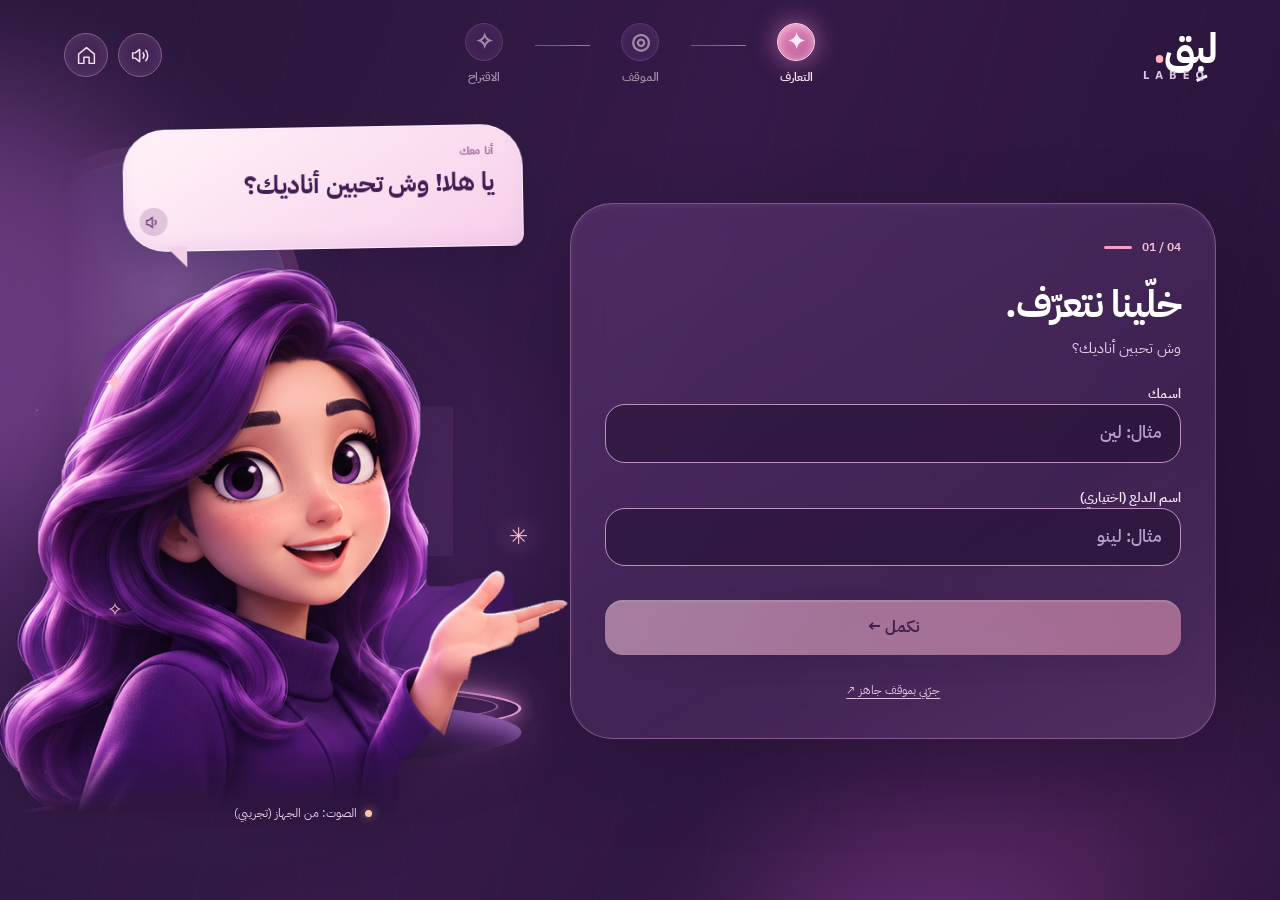
==== index.html @ 3c25720e "Initial public LABEQ portfolio release" ====
<!doctype html>
<html lang="ar" dir="rtl">
<head>
  <meta charset="utf-8" />
  <meta name="viewport" content="width=device-width, initial-scale=1" />
  <meta name="theme-color" content="#251334" />
  <meta name="description" content="لَبِق — مساعدة تفاعلية لاختيار أسلوب التواصل المناسب. اكتبي أو احكي موقفك." />
  <title>لَبِق | وش ودّك تقول؟</title>
  <link rel="preconnect" href="https://fonts.googleapis.com" />
  <link rel="preconnect" href="https://fonts.gstatic.com" crossorigin />
  <link href="https://fonts.googleapis.com/css2?family=IBM+Plex+Sans+Arabic:wght@400;500;600;700&display=swap" rel="stylesheet" />
  <link rel="stylesheet" href="styles.css?v=10" />
</head>
<body>
<div class="app-shell">
  <div class="light-orb orb-one"></div><div class="light-orb orb-two"></div>
  <header class="topbar" aria-label="ترويسة لبق">
    <a class="brand" href="#" aria-label="لبق - الرئيسية" id="brandBtn"><span class="brand-word">لبِق<span class="brand-dot">.</span></span><span class="brand-en">LABEQ</span></a>
    <nav class="topnav" aria-label="مراحل التجربة">
      <span class="nav-stage active" id="nav1"><span class="stage-icon">✦</span><span>التعارف</span></span>
      <span class="nav-wire"></span>
      <span class="nav-stage" id="nav2"><span class="stage-icon">◎</span><span>الموقف</span></span>
      <span class="nav-wire"></span>
      <span class="nav-stage" id="nav3"><span class="stage-icon">✧</span><span>الاقتراح</span></span>
    </nav>
    <div class="header-controls">
      <button class="icon-button sound-control" id="muteBtn" type="button" title="تشغيل أو إيقاف صوت الشخصية" aria-label="تشغيل أو إيقاف الصوت" aria-pressed="true">
        <svg viewBox="0 0 24 24" fill="none" stroke="currentColor" stroke-width="1.7" stroke-linecap="round" stroke-linejoin="round"><path d="M11 5 6 9H3v6h3l5 4V5Z"/><path class="soundwaves" d="M15 9a5 5 0 0 1 0 6m3-9a9 9 0 0 1 0 12"/></svg>
      </button>
      <button class="icon-button" id="restartBtn" type="button" title="بدء جديد" aria-label="ابدئي من جديد">
        <svg viewBox="0 0 24 24" fill="none" stroke="currentColor" stroke-width="1.7" stroke-linecap="round" stroke-linejoin="round"><path d="M3 10.5 12 3l9 7.5V21h-6v-7H9v7H3z"/></svg>
      </button>
    </div>
  </header>

  <main class="layout">
    <section class="stage-panel" aria-label="شخصية لبق التفاعلية" id="stagePanel">
      <canvas class="stage-webgl" id="stageWebgl" aria-hidden="true"></canvas><div class="stage-backdrop" aria-hidden="true"><div class="arched-window"><div class="sun"></div><div class="cityline"></div></div></div>
      <div class="char-dialog reveal" id="charDialog" aria-live="polite" aria-atomic="true">
        <span class="dialog-tag" id="dialogTag">أنا معك</span>
        <p id="dialogText">يا هلا! أنا لبِق، وش تحبين أناديك؟</p>
        <button id="repeatBtn" type="button" aria-label="اسمعي كلام الشخصية مرة أخرى" title="إعادة الصوت">
          <svg viewBox="0 0 24 24" fill="none" stroke="currentColor" stroke-width="1.9" stroke-linecap="round"><path d="M11 5 6 9H3v6h3l5 4V5z"/><path d="M15 9a5 5 0 0 1 0 6"/></svg>
        </button>
      </div>
      <div class="twinkle tw-a" aria-hidden="true">✦</div><div class="twinkle tw-b" aria-hidden="true">✳</div><div class="twinkle tw-c" aria-hidden="true">✧</div>
      <div class="avatar-wrap exact-character" id="avatarWrap" data-mood="greet" data-speaking="false" role="img" aria-label="شخصية لبِق بالشعر الموف، مطابقة للرسم المختار مع حركة الفم واليد والتعابير">
        <canvas id="character2d" width="704" height="650" aria-hidden="true"></canvas>
      </div>
      <div class="character-platform" aria-hidden="true"><div class="platform-glow"></div><div class="ring ring-a"></div><div class="ring ring-b"></div><div class="platform-core"></div></div>
      <div class="voice-meta" id="voiceMeta"><span class="status-dot"></span><span id="voiceMetaText">الصوت: من الجهاز (تجريبي)</span></div>
    </section>

    <section class="work-panel" aria-label="تجربة لبق">
      <div class="work-surface">
        <div class="intro-panel" id="introPanel">
          <div class="section-eyebrow"><span class="eyebrow-line"></span><span id="introIndex">01 / 04</span></div>
          <h1 id="introHeading">خلّينا نتعرّف.</h1>
          <p class="intro-subline" id="introSubline">وش تحبين أناديك؟</p>
          <div class="step-content" id="stepContent"></div>
          <div class="intro-foot">
            <button type="button" id="prevBtn" class="text-button" hidden>رجوع</button>
            <button type="button" id="nextBtn" class="primary-button">نكمل <span aria-hidden="true">←</span></button>
          </div>
          <button class="try-demo" id="quickDemoBtn" type="button">جرّبي بموقف جاهز <span aria-hidden="true">↗</span></button>
        </div>

        <div class="workspace" id="workspace" hidden>
          <div class="profile-strip" id="profileStrip"><span class="profile-text" id="profileText"></span><button type="button" id="editProfileBtn" class="edit-text">تعديل</button></div>
          <div class="scenario-box">
            <div class="box-title"><h1>وش صار معك؟</h1><span class="box-mark">01</span></div>
            <textarea id="scenarioInput" maxlength="1500" placeholder="اكتبي الموقف هنا..." rows="3" aria-label="الموقف"></textarea>
            <div class="field-footer">
              <div class="mic-controls">
                <button type="button" id="micBtn" class="mic-button" aria-label="احكي الموقف بصوتك"><svg viewBox="0 0 24 24" fill="none" stroke="currentColor" stroke-width="1.8" stroke-linecap="round"><rect x="9" y="3" width="6" height="12" rx="3"/><path d="M5.5 11a6.5 6.5 0 0 0 13 0M12 17.5V21m-4 0h8"/></svg><span id="micLabel">احكيه بصوتك</span></button>
                <span class="recording-indicator" id="recIndicator" hidden>● أسمعك...</span>
              </div>
              <span class="input-hint" id="inputHint">أو اكتبي الموقف بطريقتك</span>
            </div>
          </div>
          <div class="analysis-bar"><button type="button" id="analyzeBtn" class="primary-button primary-wide">طلّعي لي الرد <span aria-hidden="true">✦</span></button><span id="dataBadge" class="data-badge">تجربة افتراضية</span></div>
          <div class="result-box" id="resultBox" aria-live="polite">
            <div class="box-title"><h2>الاقتراح</h2><span class="box-mark">02</span></div>
            <div class="empty-result" id="emptyResult"><span class="empty-glyph">✧</span><span>اقتراحك بيظهر هنا</span></div>
            <div id="filledResult" hidden>
              <div class="result-head"><span class="style-pill" id="stylePill">حازم</span><button id="changeStyleBtn" type="button" class="mini-link">غيّري الأسلوب <span aria-hidden="true">⌄</span></button></div>
              <div class="style-choices" id="styleChoices" hidden role="group" aria-label="اختيار أسلوب آخر"></div>
              <p class="reply" id="replyText" dir="rtl"></p>
              <div class="reply-actions">
                <button type="button" id="listenReplyBtn" class="action-button accent-action"><svg viewBox="0 0 24 24" fill="none" stroke="currentColor" stroke-width="1.9" stroke-linecap="round"><path d="M8 5 19 12 8 19z" fill="currentColor"/></svg> اسمعي الرد</button>
                <button type="button" id="alternateBtn" class="action-button">صياغة ثانية <span aria-hidden="true">✧</span></button>
                <button type="button" id="formalityBtn" class="action-button">رسمي</button>
                <button type="button" id="copyBtn" class="action-button">نسخ <span aria-hidden="true">⧉</span></button>
              </div>
            </div>
          </div>
          <div class="bottom-foot"><span id="confidenceNote">فيصل غير متصل بعد — النتائج تجريبية وليست قياسات للمودل</span><button type="button" id="anotherBtn" class="mini-link">موقف جديد ↗</button></div>
        </div>
      </div>
    </section>
  </main>
  <div id="toast" role="status" aria-live="polite"></div>
</div>
<script src="character2d.js?v=10"></script>
<script src="app.js?v=10"></script>
</body>
</html>
---- styles.css ----
:root{--bg:#241232;--deep:#1D102B;--purple:#3C2050;--card:#432656;--white:#FFF5FE;--lavender:#F7DCEF;--pink:#F2B2D5;--rose:#F3A2B8;--rose2:#F8C0DB;--outline:rgba(255,227,255,.18);--muted:#CBB5D5;--cream:#FFEBF7;--dark-text:#3C2052}
*{box-sizing:border-box}
html{min-width:320px;min-height:100%;scroll-behavior:smooth}
body{margin:0;background:var(--bg);color:#fff;font-family:"IBM Plex Sans Arabic",Tahoma,Arial,sans-serif;line-height:1.55;overflow-x:hidden;-webkit-font-smoothing:antialiased}
button,input,textarea{font:inherit}
button{cursor:pointer}
button:disabled{cursor:not-allowed;opacity:.54}
button:focus-visible,input:focus-visible,textarea:focus-visible{outline:2px solid #FFCFEB;outline-offset:4px}
[hidden]{display:none!important}
.app-shell{min-height:100vh;overflow:hidden;position:relative;isolation:isolate;background:radial-gradient(ellipse 55% 60% at 8% 58%,rgba(132,67,165,.35),transparent 70%),radial-gradient(ellipse 43% 40% at 85% 93%,rgba(141,57,143,.26),transparent 72%),linear-gradient(115deg,#281638 2%,#341A48 46%,#241234 100%)}
.app-shell:before{content:"";position:absolute;inset:0;opacity:.12;z-index:-1;pointer-events:none;background:repeating-linear-gradient(103deg,transparent 0 96px,rgba(255,255,255,.08) 97px 98px)}
.light-orb{position:absolute;z-index:-1;pointer-events:none;border-radius:50%;filter:blur(70px);opacity:.5}
.orb-one{width:450px;height:450px;background:#9856B0;top:8%;left:-270px}.orb-two{width:430px;height:430px;background:#863C8E;bottom:-360px;right:11%}
.topbar{height:104px;max-width:1540px;margin:auto;padding:18px 5% 12px;display:grid;grid-template-columns:1fr 1.6fr 1fr;align-items:center;position:relative;z-index:9}
.brand{text-decoration:none;color:white;display:flex;align-items:flex-start;flex-direction:column;justify-content:center;line-height:1.02;width:max-content;transition:transform .25s}.brand:hover{transform:translateY(-2px)}.brand-word{font-size:42px;font-weight:700;letter-spacing:-2px}.brand-dot{color:#FFAFBD}.brand-en{font-family:system-ui,Arial;letter-spacing:6px;font-size:10px;font-weight:600;margin-right:6px;color:#D9C4E4}
.topnav{display:flex;justify-content:center;align-items:center;gap:8px}.nav-stage{min-width:85px;display:flex;align-items:center;gap:7px;flex-direction:column;opacity:.55;color:#FBEAF7;font-size:12px;font-weight:600;transition:opacity .3s}.nav-stage.active,.nav-stage.done{opacity:1}.stage-icon{width:38px;height:38px;border-radius:50%;display:grid;place-items:center;font-size:22px;background:#4D2A62;border:1px solid #815A94;box-shadow:inset 0 2px 12px #BC78E02A}.nav-stage.active .stage-icon{background:linear-gradient(145deg,#EA88B9,#BC5D9D);border-color:#FFD0E7;box-shadow:0 0 25px #F185D1A3,inset 0 1px 8px #FFF8}.nav-stage.done .stage-icon{background:#754583}.nav-wire{width:55px;height:1px;background:linear-gradient(90deg,#956F9C,#DEACD2);margin-bottom:20px;opacity:.65}
.header-controls{display:flex;gap:10px;justify-content:flex-end}.icon-button{width:44px;height:44px;border:1px solid #855B97;color:#F3DFEE;display:grid;place-items:center;border-radius:50%;background:#5634698C;box-shadow:inset 0 1px 12px #FFF1}.icon-button:hover{background:#704983;transform:translateY(-1px)}.icon-button svg{width:21px;height:21px}.icon-button.muted .soundwaves{display:none}
.layout{max-width:1540px;margin:auto;padding:0 5% 42px;display:grid;grid-template-columns:minmax(500px,1.12fr) minmax(370px,.83fr);gap:28px;align-items:stretch;min-height:calc(100vh - 104px)}
.stage-panel{grid-column:2;grid-row:1;min-width:0;min-height:710px;position:relative;isolation:isolate;display:flex;align-items:center;justify-content:center}
.stage-backdrop{position:absolute;inset:3% 0 12%;z-index:-2;overflow:hidden;border-radius:24px;mask-image:linear-gradient(90deg,transparent 0%,black 22%,black 90%,transparent 100%)}
.arched-window{position:absolute;width:66%;height:84%;left:-16%;top:3%;border-radius:250px 250px 8px 8px;background:linear-gradient(180deg,#9B74CC 0%,#BC90DA 40%,#E7A9CF 83%,#D99EBD);border:14px solid #9D5C9B;box-shadow:inset 0 0 0 3px #F9CBDF3B,0 0 60px #A871B53D;opacity:.73;overflow:hidden;filter:blur(.1px)}.arched-window:before{content:"";position:absolute;inset:0;background:radial-gradient(circle at 60% 50%,#F8CFDD55,transparent 65%)}.sun{position:absolute;top:43%;left:26%;width:66px;height:66px;background:#FFD5DA;border-radius:50%;box-shadow:0 0 55px #FFD5DA}.cityline{position:absolute;bottom:0;width:100%;height:30%;background:linear-gradient(180deg,transparent 0%,#745B9E77 7%),repeating-linear-gradient(90deg,#7A5A9F 0 24px,#9A78B4 25px 38px,#6E559A 39px 50px);clip-path:polygon(0 42%,12% 42%,12% 25%,22% 25%,22% 50%,35% 50%,35% 12%,47% 12%,47% 47%,62% 47%,62% 24%,76% 24%,76% 40%,100% 40%,100% 100%,0 100%);opacity:.6}
.char-dialog{position:absolute;top:4%;right:5%;z-index:4;width:min(88%,385px);min-height:122px;padding:17px 28px 19px 32px;background:linear-gradient(150deg,#FFF3F9,#F7CFEA 100%);color:#421E54;border:1px solid #FFF8;box-shadow:0 12px 32px #1B0A302E, inset 0 -7px 14px #E6B5E644;border-radius:42px 42px 12px 42px;transform:rotate(-1deg);display:flex;flex-direction:column;gap:4px;transition:transform .3s}
.char-dialog:after{content:"";position:absolute;bottom:-17px;left:41px;border-top:21px solid #F4D0E8;border-left:21px solid transparent}
.dialog-tag{font-weight:600;color:#8A578C;font-size:11px;letter-spacing:.1px}.char-dialog p{font-size:clamp(17px,2.2vw,25px);font-weight:700;line-height:1.55;margin:0;padding-left:18px;min-height:1.4em;letter-spacing:-.25px}
.char-dialog p .played{color:#DE7D9F}.char-dialog p .upcoming{opacity:.64}
.char-dialog button{position:absolute;left:15px;bottom:15px;border:0;background:#8D5A9140;color:#6C3C7D;width:28px;height:28px;display:grid;place-items:center;border-radius:50%}.char-dialog button svg{width:17px;height:17px}.char-dialog button:hover{background:#D8ABD6}
.avatar-wrap{position:absolute;z-index:2;width:min(100%,520px);bottom:10%;left:50%;transform:translateX(-50%);transform-origin:50% 72%;animation:floatAvatar 5.5s ease-in-out infinite;filter:drop-shadow(0 20px 20px #110A1B44);transition:filter .2s,opacity .45s ease,transform .55s cubic-bezier(.2,.8,.2,1);perspective:1200px;transform-style:preserve-3d;opacity:1}.avatar-wrap.reveal{animation:floatAvatar 5.5s ease-in-out infinite, avatarReveal .62s cubic-bezier(.18,.84,.28,1)}.avatar-svg{display:block;width:100%;height:auto;overflow:visible;--mouthY:.8;--mouthX:1;transform:rotateY(var(--tiltX,0deg)) rotateX(var(--tiltY,0deg)) translateZ(0);transform-origin:50% 62%;transition:transform .18s ease}.avatar-wrap[data-speaking="true"] .arm-gesture{animation:handTalk 1.2s ease-in-out infinite alternate;transform-origin:345px 485px}.avatar-wrap[data-mood="greet"] .arm-gesture{animation:handWave 1.4s ease-in-out 2;transform-origin:345px 485px}.avatar-wrap[data-mood="think"] #headGroup{animation:thinkHead 2s ease-in-out infinite;transform-origin:285px 350px}.avatar-wrap[data-mood="happy"] #headGroup{animation:happyHead 2s ease-in-out infinite;transform-origin:285px 350px}#mouthOpen{transform-box:fill-box;transform-origin:center;transform:scaleY(var(--mouthY)) scaleX(var(--mouthX));transition:transform 60ms linear}#mouthTongue{transform-box:fill-box;transform-origin:center;transform:translateY(calc(var(--mouthY) * .6px)) scaleY(calc(.75 + var(--mouthY) * .14));transition:transform 60ms linear}#browL,#browR{transform-box:fill-box;transform-origin:center;transition:transform .22s ease, stroke .22s ease, opacity .22s ease}#eyeL .iris,#eyeR .iris{transform:translate(var(--lookX,0px),var(--lookY,0px));transition:transform .12s ease}#eyes{transition:opacity .06s}#blinkOverlay{transition:opacity .06s}.avatar-wrap.blinking #eyes{opacity:0}.avatar-wrap.blinking #blinkOverlay{opacity:1}.avatar-wrap[data-speaking="true"] #mouthOpen{opacity:1}.avatar-wrap[data-speaking="true"] #mouthTongue{opacity:.95}.avatar-wrap[data-speaking="true"] #mouthLine{opacity:0}.avatar-wrap[data-mood="happy"] #mouthSmile{opacity:1}.avatar-wrap[data-mood="happy"] #mouthLine{opacity:0}.avatar-wrap[data-mood="happy"] #browL{transform:translateY(-3px) rotate(-4deg)}.avatar-wrap[data-mood="happy"] #browR{transform:translateY(-2px) rotate(4deg)}.avatar-wrap[data-mood="think"] #browL{transform:translateY(4px) rotate(7deg)}.avatar-wrap[data-mood="think"] #browR{transform:translateY(-1px) rotate(-6deg)}.avatar-wrap[data-mood="sorry"] #browL{transform:translateY(6px) rotate(-11deg)}.avatar-wrap[data-mood="sorry"] #browR{transform:translateY(7px) rotate(11deg)}.avatar-wrap[data-mood="sorry"] #mouthSmile{opacity:0}.avatar-wrap[data-mood="sorry"] #mouthLine{opacity:1;transform:translateY(3px) scaleX(.9)}.avatar-wrap[data-mood="greet"] #browL{transform:translateY(-2px)}.avatar-wrap[data-mood="greet"] #browR{transform:translateY(-2px)}
.character-platform{position:absolute;bottom:12%;left:50%;width:min(91%,480px);height:85px;transform:translateX(-50%);z-index:1;pointer-events:none}.platform-core{height:63px;position:absolute;inset:18px 0 0;background:linear-gradient(180deg,#8248A9,#47245E 56%,#261636);border-radius:50%;box-shadow:0 14px 40px #140A2466,inset 0 11px 20px #E6A5FB66}.ring{position:absolute;border-radius:50%;border:3px solid #F5A3E9;box-shadow:0 0 17px #F397DDB0,0 0 48px #FFA9DC50;inset:0}.ring-a{inset:0 0 34px}.ring-b{inset:5px 23px 43px;border-width:2px;opacity:.55}.platform-glow{position:absolute;inset:0;background:#E27ADE44;filter:blur(29px);border-radius:50%}
.twinkle{position:absolute;color:#FFBFCE;z-index:3;filter:drop-shadow(0 0 12px #F5A9DF);pointer-events:none}.tw-a{left:8%;top:34%;font-size:30px;animation:spark 3s infinite}.tw-b{right:3%;top:55%;font-size:23px;animation:spark 3.6s .9s infinite}.tw-c{left:9%;bottom:31%;font-size:19px;animation:spark 3.3s 1.2s infinite}
.voice-meta{position:absolute;bottom:0;right:50%;transform:translateX(50%);display:flex;align-items:center;justify-content:center;gap:8px;font-size:12px;color:#E6CFEA;text-align:center;min-width:300px}.status-dot{width:7px;height:7px;border-radius:100%;background:#F8C9A4;box-shadow:0 0 10px #FCC8A3A8;flex:none}.voice-meta.ready .status-dot{background:#A5E4BD;box-shadow:0 0 10px #A5E4BD88}
.work-panel{grid-column:1;grid-row:1;min-width:0;display:flex;align-items:center;justify-content:center;padding:20px 0 40px}.work-surface{border:1px solid rgba(251,203,249,.30);background:linear-gradient(150deg,#5D38739A 0%,#4D2B619B 63%,#5D396EB0);border-radius:42px;padding:34px;box-shadow:0 28px 80px #16092245, inset 0 2px 6px #FFD9F311;width:100%;backdrop-filter:blur(18px);min-height:500px}.intro-panel{min-height:410px;display:flex;flex-direction:column}.section-eyebrow{display:flex;align-items:center;gap:10px;color:#F2C0DC;font-size:12px;font-weight:600;direction:ltr;justify-content:flex-end}.eyebrow-line{height:3px;width:28px;border-radius:10px;background:#F5A0C6}.intro-panel h1{font-size:clamp(26px,3vw,40px);margin:18px 0 2px;font-weight:700;letter-spacing:-1px}.intro-subline{margin:0 0 24px;color:#E7D1EA;font-size:15px;line-height:1.6}.step-content{min-height:142px;flex:1}.field-label{display:block;margin-bottom:9px;font-weight:600;font-size:13px;color:#F6E7F4}.pretty-input{border:1px solid #BD90C8;background:rgba(36,18,50,.60);border-radius:20px;color:white;padding:15px 18px;width:100%;font-size:17px;transition:border-color .2s,background .2s}.pretty-input::placeholder{color:#B99ECA}.pretty-input:focus{border-color:#F7BFE0;background:#2F1C40;outline:0}.input-sub{font-size:12px;color:#CDB9D4;margin-top:9px}.input-stack{display:grid;gap:16px}.chips-grid{display:grid;grid-template-columns:repeat(2,minmax(0,1fr));gap:12px}.choice-chip{position:relative;min-height:84px;border:1px solid #AB7EBB;background:linear-gradient(155deg,#6D477E,#4D2F60);border-radius:20px;color:#FDF0F9;text-align:right;padding:14px 16px;transition:all .22s;display:flex;flex-direction:column;justify-content:center;gap:1px;box-shadow:inset 0 1px 0 #FFFFFF10,0 10px 26px #180B2226}.choice-chip:hover{transform:translateY(-2px) scale(1.01);border-color:#FBD0E8;background:#744B88}.choice-chip.active{background:linear-gradient(140deg,#F7DBEF,#E8B2DE);border-color:#FFE5F4;color:#432554;box-shadow:0 10px 28px #250D2D42,inset 0 1px 0 #FFFFFF88}.choice-icon{font-size:23px;line-height:1.2;margin-bottom:2px}.choice-title{font-weight:700;font-size:15px}.choice-sub{font-size:11px;opacity:.77}.choice-chip.active .choice-sub{opacity:.8}.intro-foot{display:flex;align-items:center;gap:16px;justify-content:space-between;margin-top:25px}.primary-button{border:0;border-radius:18px;min-height:55px;background:linear-gradient(110deg,#FBC8E0,#F2A1BF);color:#442049;font-size:16px;font-weight:700;padding:11px 26px;box-shadow:0 9px 24px #1C0A242E,inset 0 2px 0 #FFF7;transition:transform .2s,box-shadow .2s}.primary-button:hover:not(:disabled){transform:translateY(-2px);box-shadow:0 13px 28px #1C0A2444}.primary-button span{margin-right:10px}.intro-foot .primary-button{flex:1}.text-button{background:transparent;border:1px solid #B58BC4;color:#E6D1E8;border-radius:16px;min-height:54px;padding:8px 24px}.text-button:hover{background:#FFFFFF16}.try-demo{font-size:12px;color:#E2C0DD;border:0;background:transparent;text-decoration:underline;text-underline-offset:4px;margin:22px auto 0;display:block;padding:4px 8px}.try-demo:hover{color:white}
.workspace{display:flex;flex-direction:column;gap:14px}.profile-strip{min-height:50px;padding:9px 17px;display:flex;align-items:center;justify-content:space-between;gap:10px;border:1px solid #AC80BA80;background:rgba(35,16,46,.28);border-radius:16px}.profile-text{font-size:12px;color:#ECD8ED;overflow:hidden;white-space:nowrap;text-overflow:ellipsis}.edit-text{background:transparent;color:#FFD2ED;border:0;text-decoration:underline;text-underline-offset:3px;font-size:12px;flex:none}.edit-text:hover{color:white}
.scenario-box,.result-box{border:1px solid #BD86C16E;background:#4C2A5F9C;border-radius:25px;padding:18px 20px;box-shadow:inset 0 2px 3px #FFFFFF0A}.box-title{display:flex;justify-content:space-between;align-items:center;margin-bottom:11px}.box-title h1,.box-title h2{margin:0;font-size:20px;font-weight:700}.box-mark{font-size:12px;font-family:system-ui;letter-spacing:1px;color:#DCAFD4}.scenario-box textarea{width:100%;resize:vertical;min-height:94px;max-height:250px;border-radius:16px;padding:16px 18px;background:#2B193E;border:1px solid #936AA6;color:white;font-size:15px;line-height:1.8;outline:none}.scenario-box textarea:focus{border-color:#F2B2D5}.scenario-box textarea::placeholder{color:#B99DC3}.field-footer{display:flex;gap:12px;justify-content:space-between;align-items:center;min-height:49px}.mic-controls{display:flex;align-items:center;gap:9px}.mic-button{display:flex;align-items:center;gap:8px;color:#FFF0FA;border:1px solid #AA7AB7;background:#68427C;border-radius:16px;padding:9px 13px;font-size:13px;font-weight:600}.mic-button svg{width:18px;height:18px}.mic-button:hover{background:#80518E}.mic-button.recording{background:#B95086;border-color:#FFD1E5;box-shadow:0 0 0 4px #F995C424;animation:recordPulse 1.2s infinite}.recording-indicator{color:#F9C2D8;font-size:12px}.input-hint{color:#CFB0D9;font-size:11px;text-align:left}
.analysis-bar{display:flex;justify-content:space-between;align-items:center;gap:12px}.primary-wide{width:auto;min-width:215px;min-height:48px;font-size:14px;border-radius:14px}.data-badge{font-size:11px;color:#EFD8E6;background:#533165;padding:7px 11px;border:1px solid #8F698F;border-radius:40px;text-align:center}.result-box{background:linear-gradient(170deg,rgba(95,53,112,.92),rgba(75,39,93,.95));min-height:187px}.empty-result{min-height:100px;border-radius:17px;border:1px dashed #A57DAD;background:#381F4B75;display:flex;align-items:center;justify-content:center;gap:11px;color:#E3C6E5;font-size:14px}.empty-glyph{font-size:23px;color:#F7B7D5}.result-head{display:flex;gap:10px;align-items:center;justify-content:space-between;margin-bottom:11px}.style-pill{display:inline-flex;align-items:center;justify-content:center;padding:5px 14px;background:#F6D3E8;color:#502658;border-radius:15px;font-size:12px;font-weight:700}.mini-link{border:0;background:none;color:#F9D7EF;font-size:12px;text-decoration:underline;text-underline-offset:4px}.mini-link:hover{color:white}.style-choices{display:flex;flex-wrap:wrap;gap:7px;margin-bottom:12px}.style-select{border:1px solid #CBA0CE;background:#4A2B60;color:#FBE7F6;font-size:12px;border-radius:12px;padding:7px 11px}.style-select.chosen{background:#F3C8E7;color:#4B255B}.reply{margin:0;border-radius:19px;background:linear-gradient(100deg,#FFF2FB,#F6D7EC);color:#49235A;padding:17px 18px;font-size:clamp(15px,1.65vw,18px);font-weight:600;line-height:1.75;min-height:75px}.reply-actions{display:flex;flex-wrap:wrap;gap:8px;align-items:center;margin-top:12px}.action-button{background:#694679;color:#FFF0FC;border:1px solid #9F77AC;border-radius:13px;padding:8px 13px;min-height:37px;display:flex;align-items:center;gap:5px;font-size:12px;font-weight:600}.action-button:hover{background:#80538F}.action-button svg{width:16px;height:16px}.accent-action{background:#F1A7D0;color:#44204E;border-color:#FFD5EC}.accent-action:hover{background:#FFD1E9}.bottom-foot{display:flex;gap:10px;justify-content:space-between;align-items:center}.bottom-foot>span{font-size:10px;color:#C9B1D1;max-width:80%;line-height:1.5;text-align:right}
#toast{position:fixed;z-index:50;bottom:24px;left:50%;transform:translateX(-50%) translateY(15px);padding:12px 21px;background:#FFF1F9;color:#482452;border:1px solid #E4B9D5;border-radius:14px;box-shadow:0 18px 50px #12081D99;font-size:13px;font-weight:600;opacity:0;pointer-events:none;transition:opacity .24s,transform .24s;max-width:min(90vw,500px);text-align:center}#toast.show{opacity:1;transform:translateX(-50%) translateY(0)}
@keyframes avatarReveal{0%{opacity:0;transform:translateX(-50%) translateY(18px) scale(.95)}100%{opacity:1;transform:translateX(-50%) translateY(0) scale(1)}}@keyframes bubbleReveal{0%{opacity:0;transform:translateY(12px) scale(.96)}100%{opacity:1;transform:translateY(0) scale(1)}}
@keyframes floatAvatar{0%,100%{transform:translateX(-50%) translateY(0)}50%{transform:translateX(-50%) translateY(-9px)}}@keyframes handTalk{0%{transform:rotate(0)}100%{transform:rotate(-9deg)}}@keyframes handWave{0%,100%{transform:rotate(0)}30%{transform:rotate(-10deg)}60%{transform:rotate(7deg)}}@keyframes thinkHead{0%,100%{transform:rotate(0)}50%{transform:rotate(2deg)}}@keyframes happyHead{0%,100%{transform:rotate(0)}40%{transform:rotate(-3deg)}}@keyframes spark{0%,100%{opacity:.4;transform:scale(.86)}50%{opacity:1;transform:scale(1.2)}}@keyframes recordPulse{0%,100%{box-shadow:0 0 0 0 #F995C46B}50%{box-shadow:0 0 0 9px #F995C400}}
@media(max-width:1180px){.topbar{padding-left:3.5%;padding-right:3.5%}.layout{padding-left:3.5%;padding-right:3.5%;gap:9px;grid-template-columns:minmax(470px,1.08fr) minmax(330px,.77fr)}.work-surface{padding:25px}.stage-panel{min-height:630px}.char-dialog{top:5%;right:1%}.avatar-wrap{width:120%;bottom:10%}}
@media(max-width:860px){.topbar{height:84px;grid-template-columns:1fr auto;padding:14px 5%}.topnav{display:none}.brand-word{font-size:35px}.header-controls{grid-column:2}.layout{display:flex;flex-direction:column;padding:0 4% 32px;gap:0}.stage-panel{min-height:380px;height:390px;flex:none;order:0}.work-panel{order:1;padding:0 0 30px;position:relative;z-index:5;margin-top:-12px}.char-dialog{right:4%;top:0;width:57%;padding:12px 18px 17px;min-height:100px;border-radius:25px 25px 10px 25px}.char-dialog p{font-size:19px}.avatar-wrap{bottom:-12%;left:31%;width:380px;max-width:72%;}.character-platform{bottom:0;left:34%;width:320px;max-width:70%}.stage-backdrop{inset:0}.arched-window{width:60%;left:-6%;height:100%}.voice-meta{display:none}.work-surface{padding:22px;border-radius:29px}.intro-panel{min-height:360px}.tw-a{left:5%;top:35%}.tw-b{right:10%;top:65%}}
@media(max-width:520px){.topbar{height:72px}.brand-word{font-size:31px}.brand-en{font-size:8px}.icon-button{width:39px;height:39px}.stage-panel{height:370px;min-height:370px}.char-dialog{width:62%;min-height:93px;top:0;right:0;padding:12px 14px 19px}.char-dialog p{font-size:16px;padding-left:8px}.char-dialog button{left:9px;bottom:9px}.avatar-wrap{left:29%;bottom:-1%;width:300px;max-width:78%}.character-platform{bottom:1%;left:29%;width:265px}.work-panel{margin-top:-6px}.work-surface{padding:17px;border-radius:25px}.intro-panel h1{font-size:29px;margin-top:10px}.chips-grid{gap:8px}.choice-chip{min-height:76px;padding:10px 11px;border-radius:15px}.choice-title{font-size:13px}.choice-icon{font-size:21px}.intro-foot{margin-top:18px}.primary-button{min-height:52px}.profile-strip{padding:8px 11px}.profile-text{font-size:11px}.scenario-box,.result-box{padding:14px 13px;border-radius:20px}.box-title h1,.box-title h2{font-size:18px}.scenario-box textarea{min-height:91px;padding:12px}.analysis-bar{align-items:center}.primary-wide{min-width:0;flex:1}.data-badge{font-size:10px;white-space:nowrap;padding:6px 8px}.input-hint{display:none}.reply-actions{gap:6px}.action-button{font-size:11px;padding:8px 10px}.reply{font-size:15px;padding:14px}.bottom-foot>span{font-size:9px}.stage-backdrop{opacity:.7}}
@media(prefers-reduced-motion:reduce){*,*:before,*:after{animation-duration:.001ms!important;animation-iteration-count:1!important;scroll-behavior:auto!important;transition-duration:.001ms!important}}

/* V8: Exact approved character artwork, not procedural 3D geometry. */
.exact-character{width:min(132%,610px);bottom:8%;left:45%;filter:drop-shadow(0 26px 27px #11071B66);will-change:transform,opacity;pointer-events:none}
.exact-character canvas{display:block;width:100%;height:auto;filter:saturate(1.03)}
.exact-character.reveal{animation:floatAvatar 5.5s ease-in-out infinite,avatarReveal .67s cubic-bezier(.18,.84,.28,1)}
.exact-character.leaving{opacity:0;transform:translateX(-49%) translateY(100px) scale(.85);transition:opacity .5s ease,transform .65s ease}
.mood-tray{position:absolute;z-index:7;bottom:22px;left:50%;transform:translateX(-50%);display:flex;direction:rtl;justify-content:center;gap:7px;background:rgba(50,21,68,.79);border:1px solid #BE86CD85;border-radius:19px;padding:8px 10px;box-shadow:0 14px 25px #160A2170;backdrop-filter:blur(15px);max-width:100%}
.expression-choice{border:1px solid transparent;background:transparent;color:#ECD4F0;display:flex;align-items:center;flex-direction:column;gap:3px;padding:3px 4px 2px;border-radius:12px;min-width:53px;line-height:1.2;font-size:10px;transition:background .2s,transform .2s,border .2s}
.expression-choice:hover{transform:translateY(-3px);background:#A65CB945}
.expression-choice.active{border-color:#FFDAF0AA;background:#C786CF35;color:white}
.expression-choice img{width:45px;height:43px;object-fit:cover;object-position:center 29%;border-radius:10px;box-shadow:0 2px 7px #1C0D2D66}
.transition-symbol{font-size:33px;line-height:43px;width:45px;height:43px;display:block;color:#FACFE9}
.voice-meta{bottom:116px;z-index:5}
.char-dialog{z-index:6;right:4%;top:3%;width:min(91%,400px)}
.stage-backdrop{opacity:.52}
.stage-panel{overflow:visible}
@media(max-width:860px){.exact-character{width:420px;max-width:96%;left:34%;bottom:-17%;}.mood-tray{bottom:0;padding:4px 6px;gap:3px}.expression-choice{min-width:40px;font-size:9px;padding:2px}.expression-choice img{width:34px;height:33px}.transition-symbol{height:33px;width:34px;font-size:28px;line-height:33px}.character-platform{bottom:3%;}}
@media(max-width:520px){.exact-character{width:340px;max-width:95%;left:32%;bottom:-9%}.char-dialog{z-index:9;width:64%;min-height:85px;right:1%;top:-1%}.mood-tray{bottom:-13px;max-width:96%}.expression-choice img{width:32px;height:29px}.expression-choice{font-size:8px;min-width:38px}.transition-symbol{height:29px;width:32px;line-height:29px}.voice-meta{display:none}}
@media(prefers-reduced-motion:reduce){.exact-character{animation:none!important;transition:none!important}}

/* Keep expression controls clear of the form on small screens. */
@media(max-width:520px){.stage-panel{height:400px;min-height:400px}.work-panel{margin-top:16px}.exact-character{bottom:-7%}.mood-tray{bottom:2px}.voice-meta{display:none}}

/* V10: no expression-picker toolbar: the character reacts to context. */
.exact-character{bottom:6%;}
.voice-meta{bottom:35px;}
@media (max-width:860px){.exact-character{bottom:-14%;}.voice-meta{bottom:15px;}}
@media (max-width:520px){.exact-character{bottom:-6%;}.stage-panel{height:390px;min-height:390px}.work-panel{margin-top:10px;}}
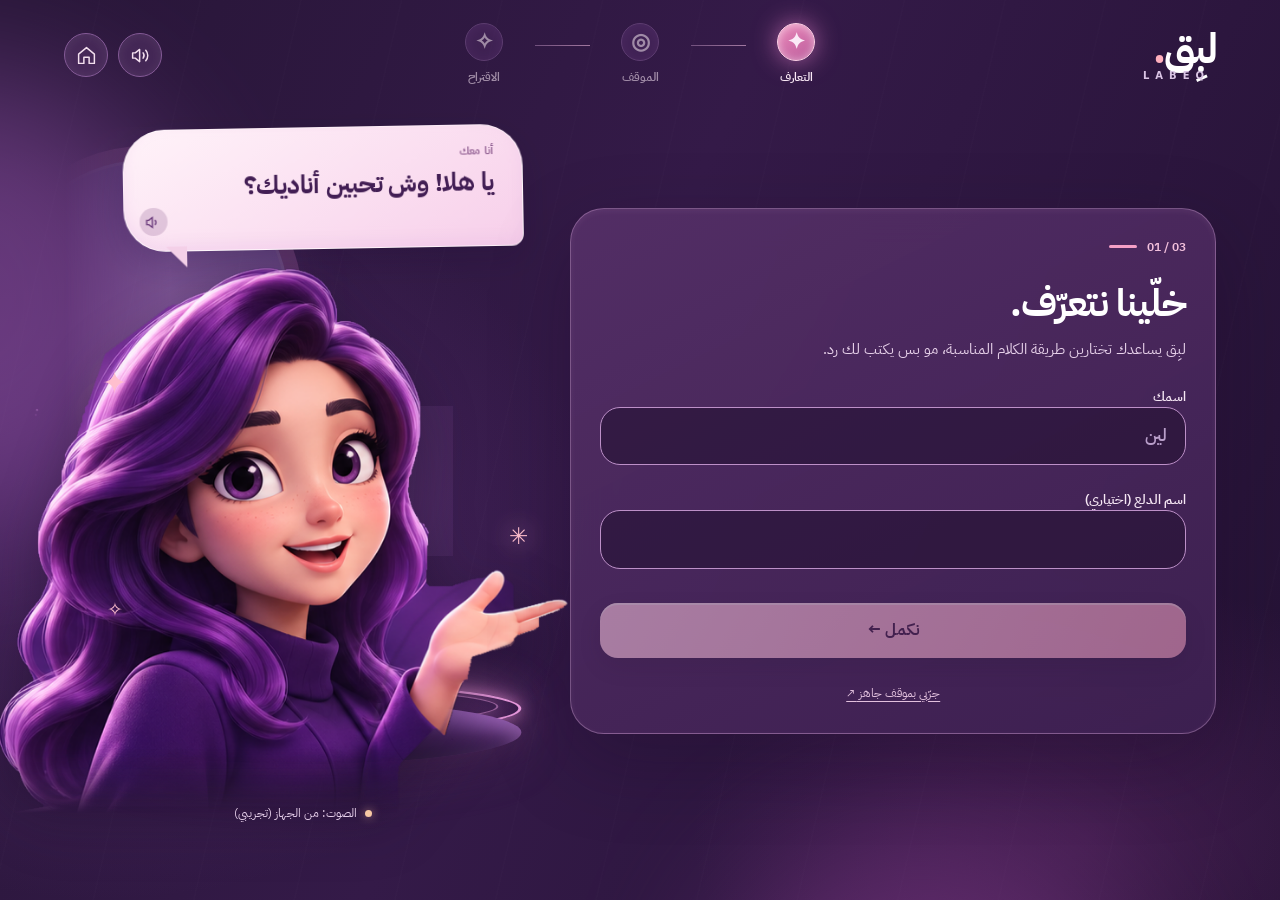
==== commit 6281cb9d: "Release LABEQ V16 coaching and reproducible Saudi LoRA workflow" ====
--- a/index.html
+++ b/index.html
@@ -9,7 +9,7 @@
   <link rel="preconnect" href="https://fonts.googleapis.com" />
   <link rel="preconnect" href="https://fonts.gstatic.com" crossorigin />
   <link href="https://fonts.googleapis.com/css2?family=IBM+Plex+Sans+Arabic:wght@400;500;600;700&display=swap" rel="stylesheet" />
-  <link rel="stylesheet" href="styles.css?v=10" />
+  <link rel="stylesheet" href="styles.css?v=16-release" />
 </head>
 <body>
 <div class="app-shell">
@@ -38,7 +38,7 @@
       <canvas class="stage-webgl" id="stageWebgl" aria-hidden="true"></canvas><div class="stage-backdrop" aria-hidden="true"><div class="arched-window"><div class="sun"></div><div class="cityline"></div></div></div>
       <div class="char-dialog reveal" id="charDialog" aria-live="polite" aria-atomic="true">
         <span class="dialog-tag" id="dialogTag">أنا معك</span>
-        <p id="dialogText">يا هلا! أنا لبِق، وش تحبين أناديك؟</p>
+        <p id="dialogText">يا هلا! أنا لبِق، مساعدك لاختيار طريقة الكلام المناسبة، مو بس كتابة رد.</p>
         <button id="repeatBtn" type="button" aria-label="اسمعي كلام الشخصية مرة أخرى" title="إعادة الصوت">
           <svg viewBox="0 0 24 24" fill="none" stroke="currentColor" stroke-width="1.9" stroke-linecap="round"><path d="M11 5 6 9H3v6h3l5 4V5z"/><path d="M15 9a5 5 0 0 1 0 6"/></svg>
         </button>
@@ -54,9 +54,9 @@
     <section class="work-panel" aria-label="تجربة لبق">
       <div class="work-surface">
         <div class="intro-panel" id="introPanel">
-          <div class="section-eyebrow"><span class="eyebrow-line"></span><span id="introIndex">01 / 04</span></div>
+          <div class="section-eyebrow"><span class="eyebrow-line"></span><span id="introIndex">01 / 03</span></div>
           <h1 id="introHeading">خلّينا نتعرّف.</h1>
-          <p class="intro-subline" id="introSubline">وش تحبين أناديك؟</p>
+          <p class="intro-subline" id="introSubline">مساعدك لاختيار طريقة الكلام المناسبة، مو بس كتابة رد.</p>
           <div class="step-content" id="stepContent"></div>
           <div class="intro-foot">
             <button type="button" id="prevBtn" class="text-button" hidden>رجوع</button>
@@ -67,7 +67,12 @@
 
         <div class="workspace" id="workspace" hidden>
           <div class="profile-strip" id="profileStrip"><span class="profile-text" id="profileText"></span><button type="button" id="editProfileBtn" class="edit-text">تعديل</button></div>
-          <div class="scenario-box">
+          <div class="scenario-summary" id="scenarioSummary" hidden>
+            <span class="scenario-summary-label">موقفك</span>
+            <p id="scenarioSummaryText"></p>
+            <button id="editScenarioBtn" type="button" class="edit-text">تعديل</button>
+          </div>
+          <div class="scenario-box" id="scenarioBox">
             <div class="box-title"><h1>وش صار معك؟</h1><span class="box-mark">01</span></div>
             <textarea id="scenarioInput" maxlength="1500" placeholder="اكتبي الموقف هنا..." rows="3" aria-label="الموقف"></textarea>
             <div class="field-footer">
@@ -78,30 +83,58 @@
               <span class="input-hint" id="inputHint">أو اكتبي الموقف بطريقتك</span>
             </div>
           </div>
-          <div class="analysis-bar"><button type="button" id="analyzeBtn" class="primary-button primary-wide">طلّعي لي الرد <span aria-hidden="true">✦</span></button><span id="dataBadge" class="data-badge">تجربة افتراضية</span></div>
-          <div class="result-box" id="resultBox" aria-live="polite">
-            <div class="box-title"><h2>الاقتراح</h2><span class="box-mark">02</span></div>
+          <div class="analysis-bar" id="analysisBar">
+            <button type="button" id="analyzeBtn" class="primary-button primary-wide">اقترحي لي ردًا <span aria-hidden="true">✦</span></button>
+            <span id="dataBadge" class="data-badge" role="status">جارِ فحص الاتصال...</span>
+          </div>
+          <div class="result-box" id="resultBox" aria-live="polite" hidden>
+            <div class="box-title result-title"><h2>ردّك المقترح</h2><span class="box-mark">الاقتراح والتعلّم</span></div>
             <div class="empty-result" id="emptyResult"><span class="empty-glyph">✧</span><span>اقتراحك بيظهر هنا</span></div>
             <div id="filledResult" hidden>
-              <div class="result-head"><span class="style-pill" id="stylePill">حازم</span><button id="changeStyleBtn" type="button" class="mini-link">غيّري الأسلوب <span aria-hidden="true">⌄</span></button></div>
-              <div class="style-choices" id="styleChoices" hidden role="group" aria-label="اختيار أسلوب آخر"></div>
+              <div class="result-head"><span class="style-pill" id="stylePill">دبلوماسي</span><span class="recommend-label" id="recommendLabel">الأسلوب المقترح</span></div>
               <p class="reply" id="replyText" dir="rtl"></p>
+              <p id="qualityAlert" class="quality-alert" hidden role="status"></p>
               <div class="reply-actions">
-                <button type="button" id="listenReplyBtn" class="action-button accent-action"><svg viewBox="0 0 24 24" fill="none" stroke="currentColor" stroke-width="1.9" stroke-linecap="round"><path d="M8 5 19 12 8 19z" fill="currentColor"/></svg> اسمعي الرد</button>
-                <button type="button" id="alternateBtn" class="action-button">صياغة ثانية <span aria-hidden="true">✧</span></button>
-                <button type="button" id="formalityBtn" class="action-button">رسمي</button>
-                <button type="button" id="copyBtn" class="action-button">نسخ <span aria-hidden="true">⧉</span></button>
+                <button type="button" id="copyBtn" class="action-button accent-action">نسخ الرد <span aria-hidden="true">⧉</span></button>
+                <button type="button" id="listenReplyBtn" class="action-button"><svg viewBox="0 0 24 24" fill="none" stroke="currentColor" stroke-width="1.9" stroke-linecap="round"><path d="M8 5 19 12 8 19z" fill="currentColor"/></svg> اسمعيه</button>
               </div>
+              <details id="replyOptions" class="reply-options">
+                <summary>عدّلي الصياغة أو جرّبي أسلوبًا ثانيًا <span aria-hidden="true">⌄</span></summary>
+                <div class="reply-option-actions">
+                  <button type="button" id="alternateBtn" class="action-button">صياغة ثانية</button>
+                  <button type="button" id="formalityBtn" class="action-button">صياغة رسمية</button>
+                  <button id="changeStyleBtn" type="button" class="action-button">غيّري الأسلوب <span aria-hidden="true">⌄</span></button>
+                </div>
+                <div class="style-choices" id="styleChoices" hidden role="group" aria-label="اختيار أسلوب آخر"></div>
+              </details>
             </div>
+            <section class="coach-learning" id="coachLearning" hidden>
+              <div class="coach-takeaway"><span class="coach-spark">✦</span><div><strong>وش الخطوة الأنسب هنا؟</strong><p id="coachGlimpse"></p></div></div>
+              <details class="coach-insight" id="coachInsight">
+                <summary>افهمي الموقف قبل إرسال الرد <span aria-hidden="true">⌄</span></summary>
+                <div class="coach-insight-content">
+                  <div class="coach-guidance">
+                    <p><strong>جوهر الموقف:</strong> <span id="coachWhy"></span></p>
+                    <p><strong>انتبهي من:</strong> <span id="coachWatch"></span></p>
+                  </div>
+                  <details class="coach-compare" id="coachCompare">
+                    <summary>جرّبي طريقة ثانية للموقف نفسه <span aria-hidden="true">⌄</span></summary>
+                    <div class="coach-compare-grid" id="coachCompareCards"></div>
+                    <p class="coach-disclaimer">تحليل آلي للموقف، وليس تفسيرًا داخليًا لقرار فيصل.</p>
+                  </details>
+                </div>
+              </details>
+            </section>
           </div>
-          <div class="bottom-foot"><span id="confidenceNote">فيصل غير متصل بعد — النتائج تجريبية وليست قياسات للمودل</span><button type="button" id="anotherBtn" class="mini-link">موقف جديد ↗</button></div>
+          <div class="bottom-foot"><span id="confidenceNote">راجعي الصياغة قبل إرسالها.</span><button type="button" id="anotherBtn" class="mini-link">موقف جديد ↗</button></div>
         </div>
       </div>
     </section>
   </main>
   <div id="toast" role="status" aria-live="polite"></div>
 </div>
-<script src="character2d.js?v=10"></script>
-<script src="app.js?v=10"></script>
+<script src="character2d.js?v=16-release"></script>
+<script src="app.js?v=16-release"></script>
+<script src="coach.js?v=16-release"></script>
 </body>
 </html>
--- a/styles.css
+++ b/styles.css
@@ -67,3 +67,102 @@
 .voice-meta{bottom:35px;}
 @media (max-width:860px){.exact-character{bottom:-14%;}.voice-meta{bottom:15px;}}
 @media (max-width:520px){.exact-character{bottom:-6%;}.stage-panel{height:390px;min-height:390px}.work-panel{margin-top:10px;}}
+
+/* LABEQ Coach — purposeful, optional learning on the same screen. */
+.coach-guess{border:1px solid #9968AD;background:rgba(42,24,61,.65);border-radius:16px;margin:12px 0 12px;color:#F9E6F8}
+.coach-guess>summary{cursor:pointer;padding:11px 15px;display:flex;align-items:center;gap:9px;font-weight:700;font-size:13px;list-style:none}
+.coach-guess>summary::-webkit-details-marker,.coach-compare>summary::-webkit-details-marker{display:none}
+.coach-spark{color:#FFBEDE;font-size:18px;line-height:1}
+.coach-optional{font-size:10px;color:#D9BBD9;font-weight:500;margin-right:auto}
+.coach-guess-inner{padding:0 13px 13px}
+.coach-guess-inner p{font-size:12px;color:#DBBDD9;line-height:1.65;margin:2px 0 9px}
+.coach-guess-options{display:flex;flex-wrap:wrap;gap:6px}
+.coach-guess-options button{border:1px solid #9D79A8;background:#53356C;color:#F4DEEE;border-radius:12px;font:inherit;font-size:11px;padding:8px 11px;cursor:pointer;transition:.18s}
+.coach-guess-options button:hover{background:#705087;border-color:#FFD1EA}
+.coach-guess-options button[aria-pressed="true"]{background:#EDC2DE;color:#442551;border-color:#FFE1EE;font-weight:700}
+.coach-insight{margin-top:15px;padding:15px 14px 12px;border:1px solid #A97FB0;border-radius:19px;background:linear-gradient(145deg,#412850,#352041);color:#F7E6F6}
+.coach-insight-top{display:flex;align-items:center;gap:9px;margin-bottom:10px}
+.coach-insight-heading{font-size:14px;font-weight:700}
+.coach-feedback{background:#694576;border-radius:11px;padding:9px 11px;font-size:11px;line-height:1.7;color:#FAE8F7;margin:0 0 11px}
+.coach-guidance{display:grid;grid-template-columns:1fr 1fr;gap:10px}
+.coach-guidance>div{border:1px solid #865F90;background:#392342;padding:12px;border-radius:13px}
+.coach-mini-label{color:#F5BAD8;font-size:10px;font-weight:700}
+.coach-guidance p{font-size:12px;line-height:1.7;margin:4px 0 0;color:#F7E4F4}
+.coach-compare{margin-top:12px;border-top:1px solid #9D78A24D;padding-top:10px}
+.coach-compare summary{font-size:12px;cursor:pointer;display:flex;align-items:center;justify-content:space-between;color:#F8CCE7;font-weight:700;list-style:none}
+.coach-compare-grid{display:grid;grid-template-columns:1fr 1fr;gap:9px;margin-top:11px}
+.coach-comparison-card{border-radius:13px;background:#51335F;border:1px solid #9A74A4;padding:11px}
+.coach-comparison-card.best{background:#69467C;border-color:#C9A0C9}
+.coach-comparison-card strong{font-size:12px;color:#FFE2F2}
+.coach-comparison-card p{font-size:12px;line-height:1.65;margin:6px 0;color:#F3E3F2}
+.coach-comparison-card small{color:#DDBBDC;font-size:10px;line-height:1.6;display:block}
+.coach-disclaimer{font-size:10px;line-height:1.7;color:#D5B9D8;margin:8px 0 0}
+@media(max-width:520px){.coach-guidance,.coach-compare-grid{grid-template-columns:1fr}.coach-insight{padding:12px}.coach-optional{font-size:9px}.coach-guess>summary{padding:10px 11px;font-size:12px}}
+
+/* V14 — Clear journey, one decision, progressive communication coaching */
+.work-surface{padding:29px 29px 27px;min-height:0;border-radius:34px;background:linear-gradient(154deg,rgba(86,48,104,.91),rgba(61,32,81,.95));}
+.intro-panel{min-height:370px}
+.intro-subline{max-width:480px;line-height:1.8}
+.workspace{gap:13px}
+.profile-strip{min-height:45px;border-color:rgba(236,184,228,.17);background:rgba(30,13,49,.25);padding:9px 16px}
+.scenario-box{background:transparent;border:0;padding:10px 0 0;box-shadow:none}
+.scenario-box .box-title h1{font-size:23px}
+.scenario-box .box-mark{display:none}
+.scenario-box textarea{min-height:140px;border-radius:22px;border:1px solid rgba(233,188,232,.46);background:rgba(31,17,49,.73);font-size:16px;padding:18px 19px}
+.field-footer{padding-top:9px}
+.analysis-bar{display:flex;flex-direction:column;align-items:stretch;gap:10px;margin-top:7px}
+.primary-wide{width:100%;font-size:16px;min-height:57px;border-radius:17px;letter-spacing:0}
+.data-badge{align-self:center;border:none;background:transparent;color:#E8CEE3;padding:0;font-size:11px;display:inline-flex;gap:7px;align-items:center}
+.data-badge:before{content:"";width:7px;height:7px;border-radius:50%;background:#C4A2C8;box-shadow:0 0 0 3px rgba(255,255,255,.05)}
+.data-badge[data-status="online"]:before{background:#9FE1BE}
+.data-badge[data-status="offline"]:before{background:#E9A0B1}
+.scenario-summary{background:rgba(38,18,56,.42);border:1px solid rgba(230,174,221,.3);border-radius:20px;padding:15px 17px;display:grid;grid-template-columns:1fr auto;gap:3px 14px;align-items:center}
+.scenario-summary-label{grid-column:1;letter-spacing:.2px;font-size:11px;color:#E4C2DB;font-weight:700}
+.scenario-summary p{margin:0;grid-column:1;white-space:normal;line-height:1.6;font-size:13px;color:#FAE9F8;max-height:3.2em;overflow:hidden;display:-webkit-box;-webkit-line-clamp:2;-webkit-box-orient:vertical}
+.scenario-summary button{grid-column:2;grid-row:1/3;align-self:center}
+.result-box{background:rgba(65,34,87,.58);border:1px solid rgba(245,190,230,.3);border-radius:26px;padding:23px;min-height:0;box-shadow:0 18px 34px rgba(30,12,45,.13)}
+.result-title{margin:0 0 20px}
+.result-title h2{font-size:23px}
+.result-title .box-mark{font-size:11px;letter-spacing:0;font-family:inherit;color:#DDC0E4}
+.result-head{justify-content:flex-start;gap:10px;margin-bottom:11px}
+.recommend-label{font-size:12px;color:#EED3EB}
+.style-pill{font-size:12px;min-height:31px;padding:5px 15px;border-radius:30px;background:#F3C6E3}
+.reply{min-height:0;padding:24px;border-radius:20px;background:linear-gradient(118deg,#FFF0F9,#F7D5EC);font-size:clamp(18px,2.1vw,23px);font-weight:700;line-height:1.9;color:#452357;letter-spacing:-.22px}
+.reply-actions{gap:8px;margin-top:15px;justify-content:flex-start}
+.action-button{min-height:39px;border-radius:11px;font-size:12px;padding:8px 13px}
+.action-button:first-child{margin-inline-end:auto}
+.coach-learning{margin-top:19px;border-top:1px solid rgba(250,208,242,.21);padding-top:17px}
+.coach-takeaway{display:flex;align-items:flex-start;gap:11px;padding:0 2px 8px}
+.coach-takeaway strong{font-size:13px;color:#FFE9F7}
+.coach-takeaway p{margin:3px 0 0;color:#DCC4E0;font-size:12px;line-height:1.75}
+.coach-insight{background:transparent;border:0;border-radius:0;margin:0;padding:0}
+.coach-insight>summary{display:flex;align-items:center;justify-content:space-between;padding:11px 3px;border-top:1px solid rgba(255,217,245,.14);font-size:12px;color:#F4CBEB;cursor:pointer;font-weight:600;list-style:none}
+.coach-insight>summary::-webkit-details-marker{display:none}
+.coach-insight-content{padding:0 2px 5px}
+.coach-guidance{display:block;padding:8px 0 11px}
+.coach-guidance p{margin:6px 0;color:#EEDBEF;font-size:12px;line-height:1.8}
+.coach-guidance strong{color:#F4BBDD;font-size:12px}
+.coach-compare{margin-top:2px}
+.coach-compare>summary{font-size:12px}
+.coach-comparison-card{background:#452A59;border-color:#9774A2}
+.coach-comparison-card.best{background:#58386E}
+.coach-try-style{margin-top:2px;padding-top:8px;border-top:1px solid rgba(255,217,245,.14)}
+.coach-try-style .mini-link{padding:8px 2px 3px;text-decoration:none;color:#F2CDE9;font-size:12px}
+.style-choices{margin-top:13px;margin-bottom:5px}
+.bottom-foot{padding:3px 2px 0;align-items:center}
+.bottom-foot>span{font-size:10px;opacity:.84;color:#D4BED7}
+@media(max-width:860px){.work-surface{padding:23px}}
+@media(max-width:520px){.work-surface{padding:20px}.result-box{padding:16px;border-radius:23px}.scenario-box textarea{min-height:130px}.reply{padding:17px;font-size:19px}.action-button:first-child{margin-inline-end:0}.reply-actions{gap:7px}.result-title h2{font-size:20px}.scenario-summary{padding:13px}.coach-compare-grid{grid-template-columns:1fr}}
+
+/* V14 concise reply controls: only copy and listen are shown by default */
+.reply-actions{margin-bottom:7px}
+.reply-actions .action-button:first-child{margin-inline-end:0}
+.reply-options{border-bottom:1px solid rgba(255,217,245,.14);padding:2px 0 10px}
+.reply-options>summary{list-style:none;font-weight:600;font-size:12px;color:#F0D0E8;cursor:pointer;padding:7px 3px;display:flex;align-items:center;justify-content:space-between}
+.reply-options>summary::-webkit-details-marker{display:none}
+.reply-option-actions{display:flex;flex-wrap:wrap;gap:7px;padding-top:9px}
+.reply-option-actions .action-button{font-size:11px;min-height:35px;background:rgba(105,70,121,.8)}
+.reply-options .style-choices{margin:11px 0 0}
+
+/* V15: show quality warning only when the model flagged a possible intent mismatch. */
+.quality-alert:not([hidden]) {margin: 10px 0 0; padding: 11px 14px; border:1px solid rgba(255,190,205,.5); border-radius:12px; background:rgba(255,190,205,.11); color:#ffe1ec; font-size:.87rem; line-height:1.65;}
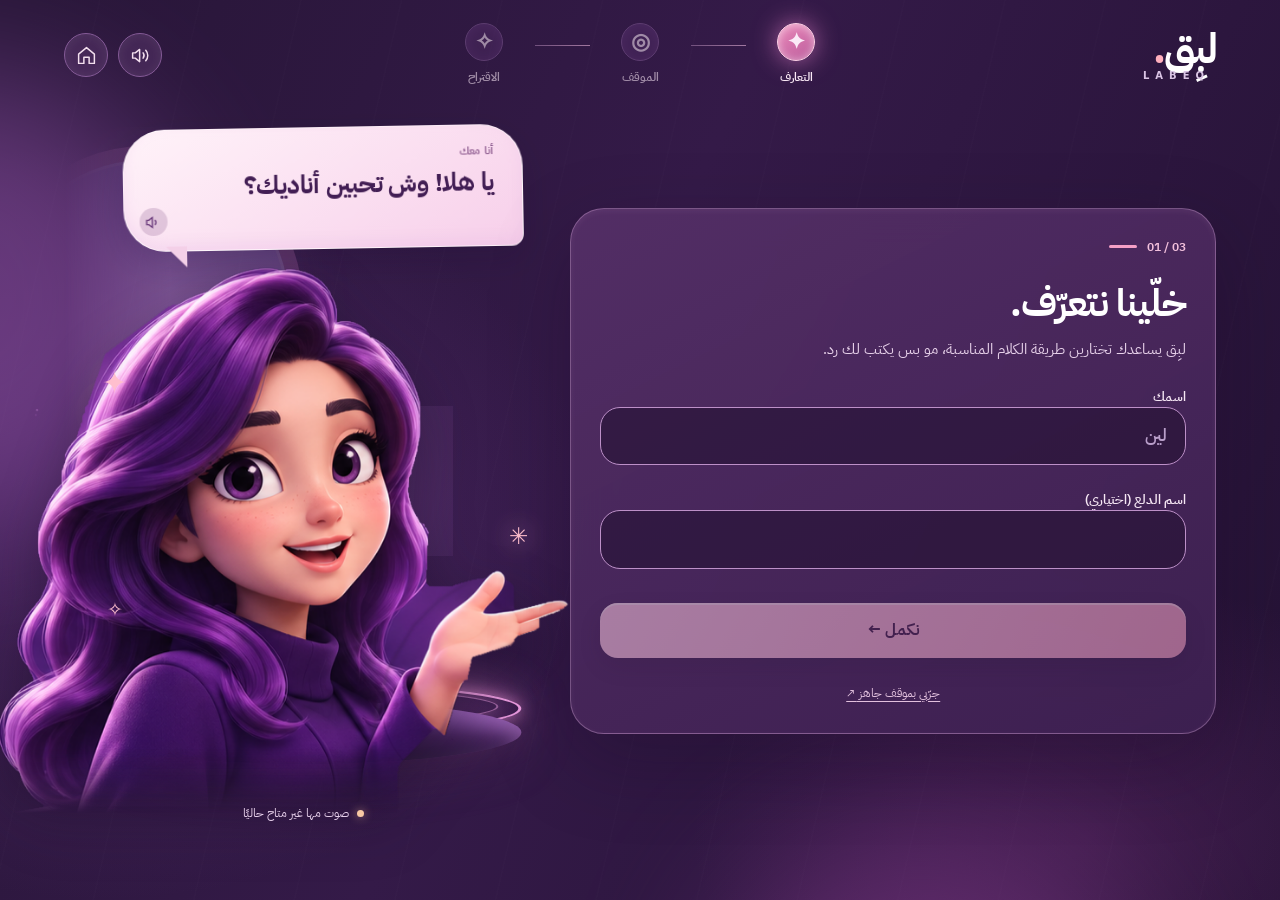
==== commit 7f17d316: "Add a queued ZeroGPU backend and verify Maha voice identity" ====
--- a/index.html
+++ b/index.html
@@ -9,7 +9,7 @@
   <link rel="preconnect" href="https://fonts.googleapis.com" />
   <link rel="preconnect" href="https://fonts.gstatic.com" crossorigin />
   <link href="https://fonts.googleapis.com/css2?family=IBM+Plex+Sans+Arabic:wght@400;500;600;700&display=swap" rel="stylesheet" />
-  <link rel="stylesheet" href="styles.css?v=16-release" />
+  <link rel="stylesheet" href="styles.css?v=16-verified" />
 </head>
 <body>
 <div class="app-shell">
@@ -48,7 +48,7 @@
         <canvas id="character2d" width="704" height="650" aria-hidden="true"></canvas>
       </div>
       <div class="character-platform" aria-hidden="true"><div class="platform-glow"></div><div class="ring ring-a"></div><div class="ring ring-b"></div><div class="platform-core"></div></div>
-      <div class="voice-meta" id="voiceMeta"><span class="status-dot"></span><span id="voiceMetaText">الصوت: من الجهاز (تجريبي)</span></div>
+      <div class="voice-meta" id="voiceMeta"><span class="status-dot"></span><span id="voiceMetaText">صوت مها غير متاح حاليًا</span></div>
     </section>
 
     <section class="work-panel" aria-label="تجربة لبق">
@@ -133,8 +133,9 @@
   </main>
   <div id="toast" role="status" aria-live="polite"></div>
 </div>
-<script src="character2d.js?v=16-release"></script>
-<script src="app.js?v=16-release"></script>
-<script src="coach.js?v=16-release"></script>
+<script src="character2d.js?v=16-verified"></script>
+<script src="space_client.js?v=16-verified"></script>
+<script src="app.js?v=16-verified"></script>
+<script src="coach.js?v=16-verified"></script>
 </body>
 </html>
